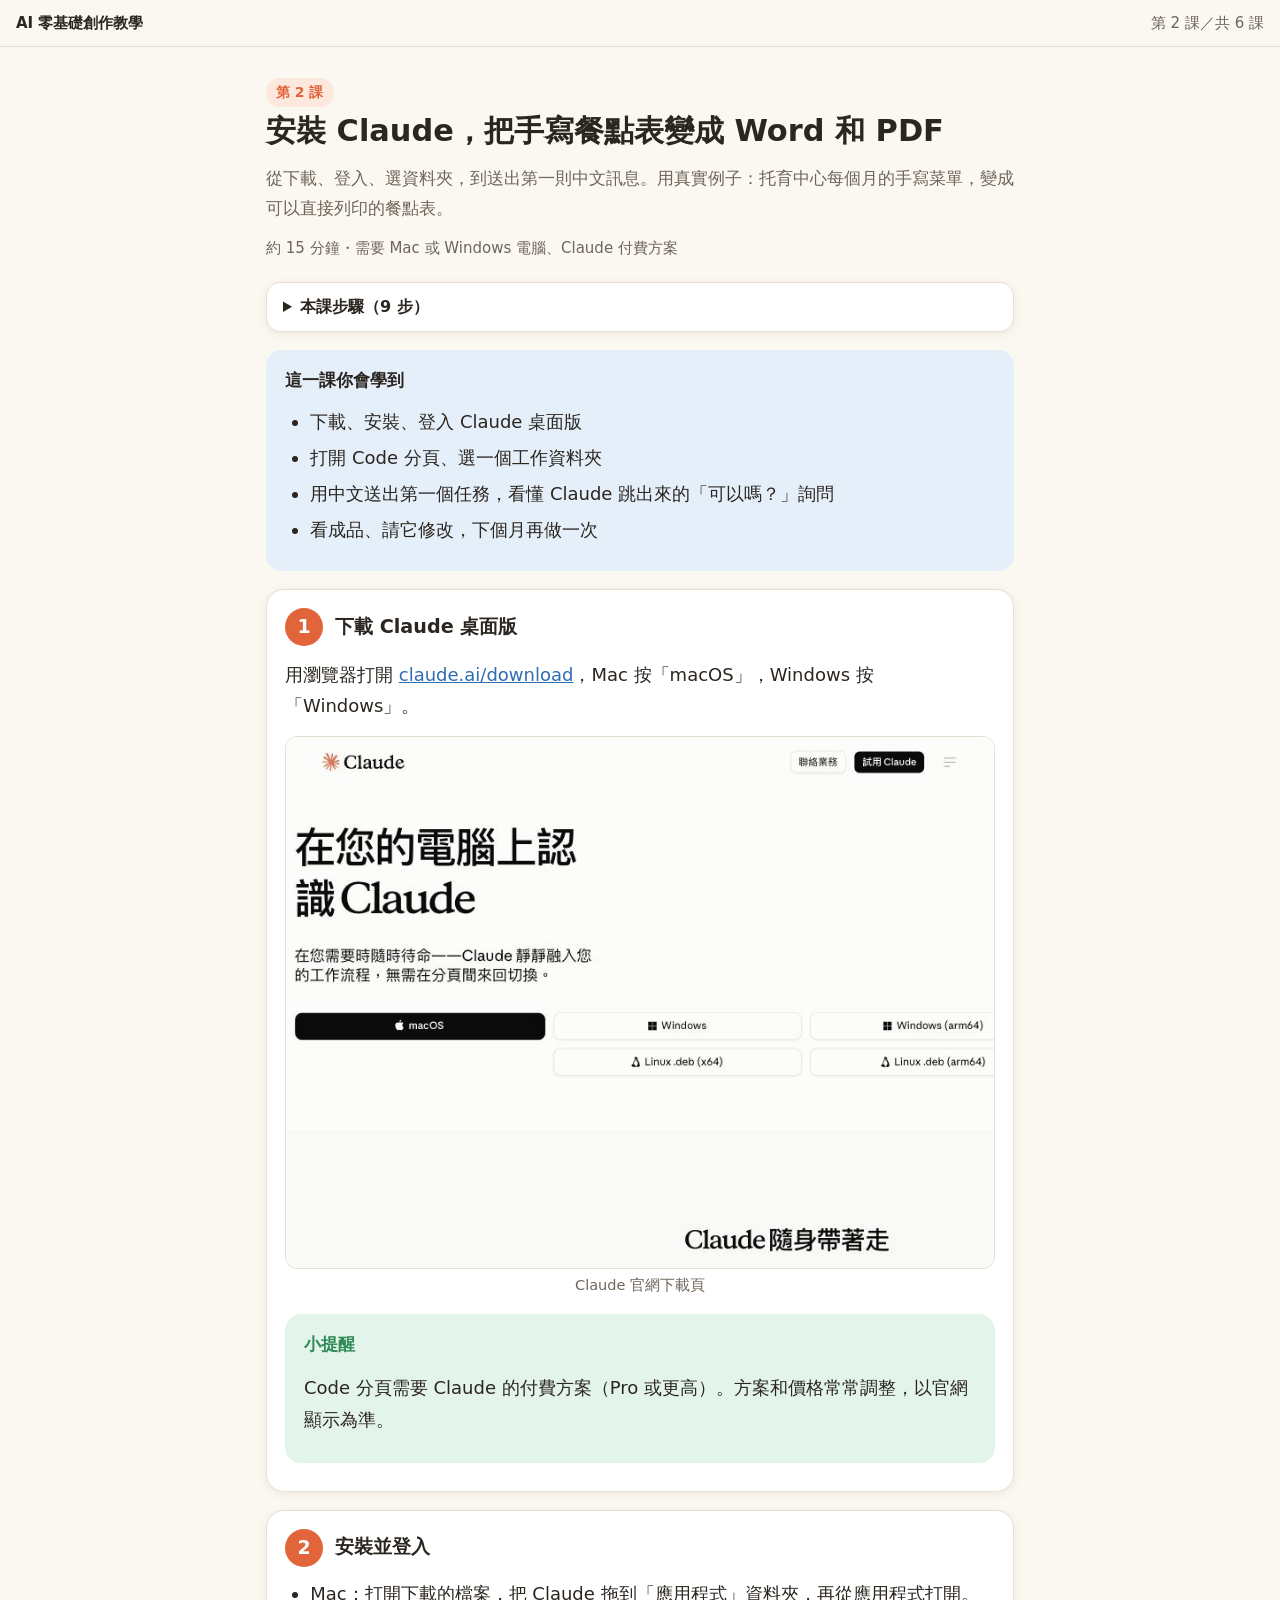
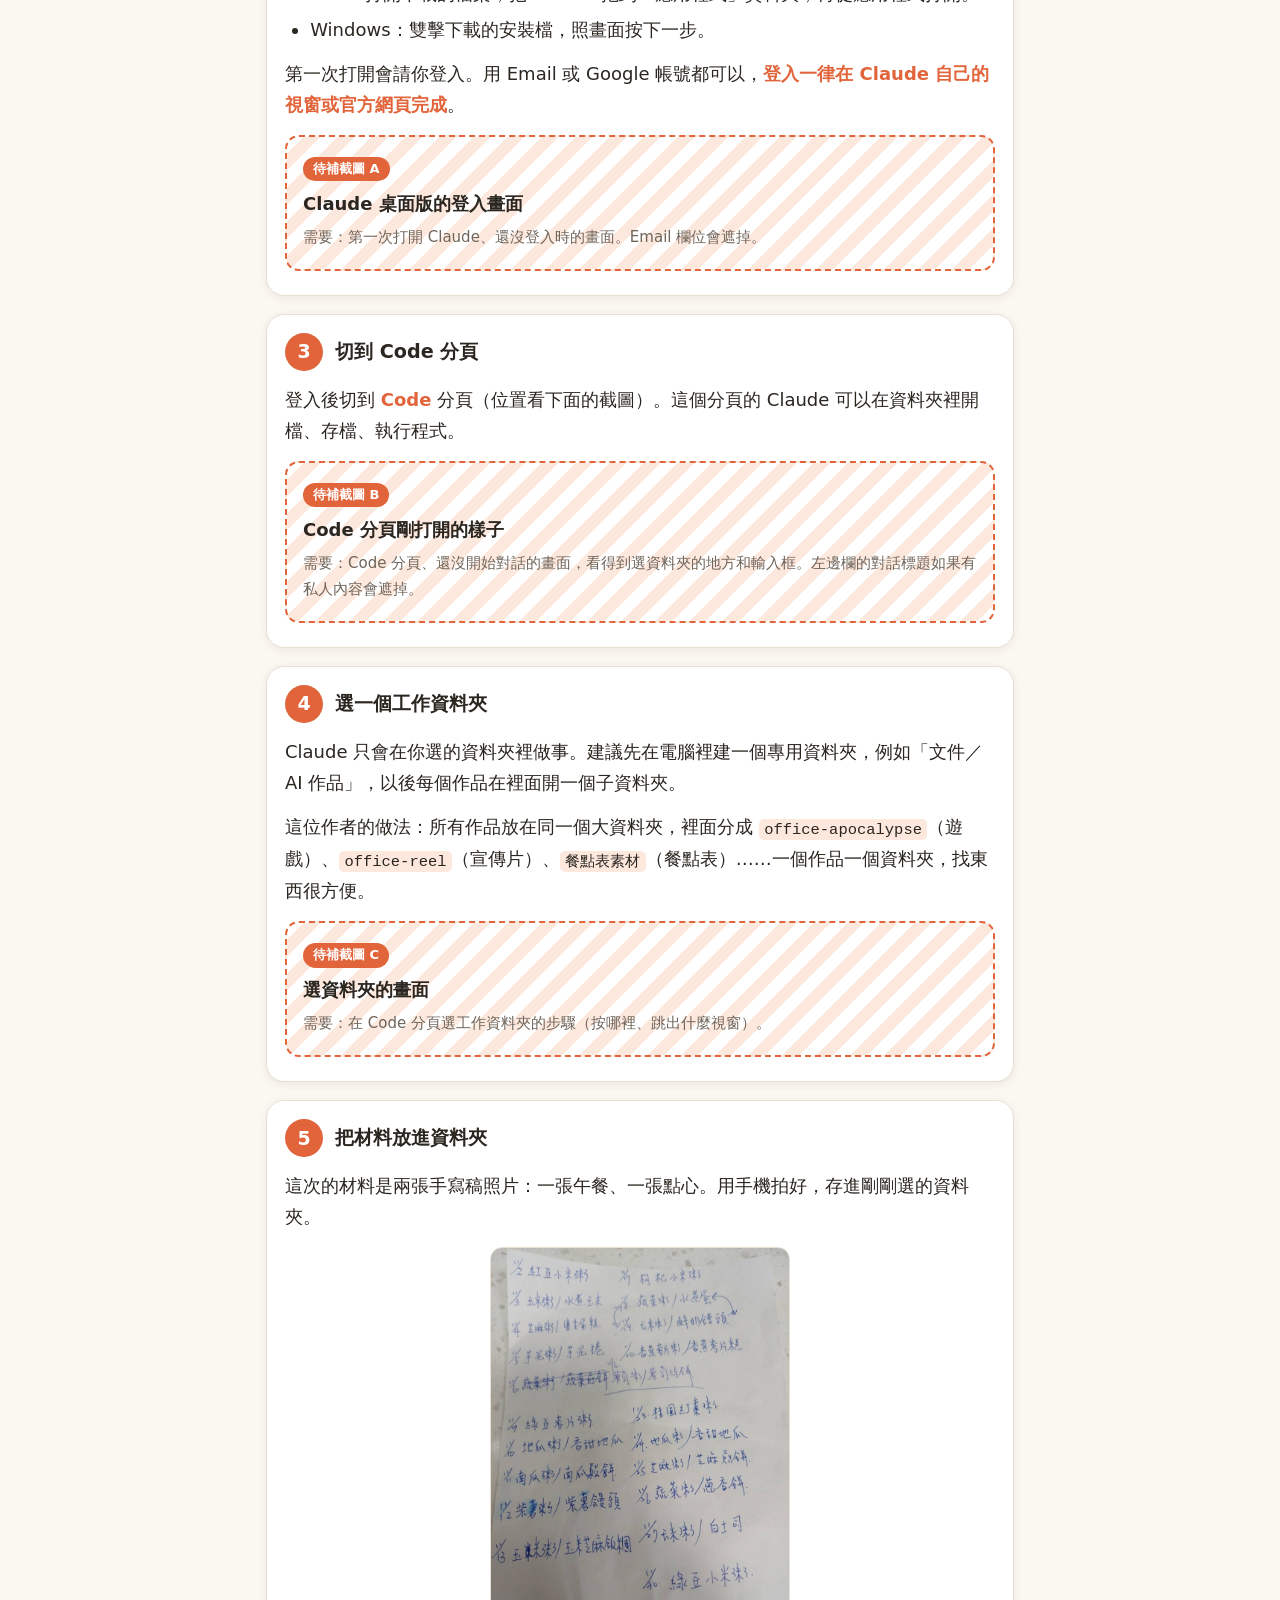
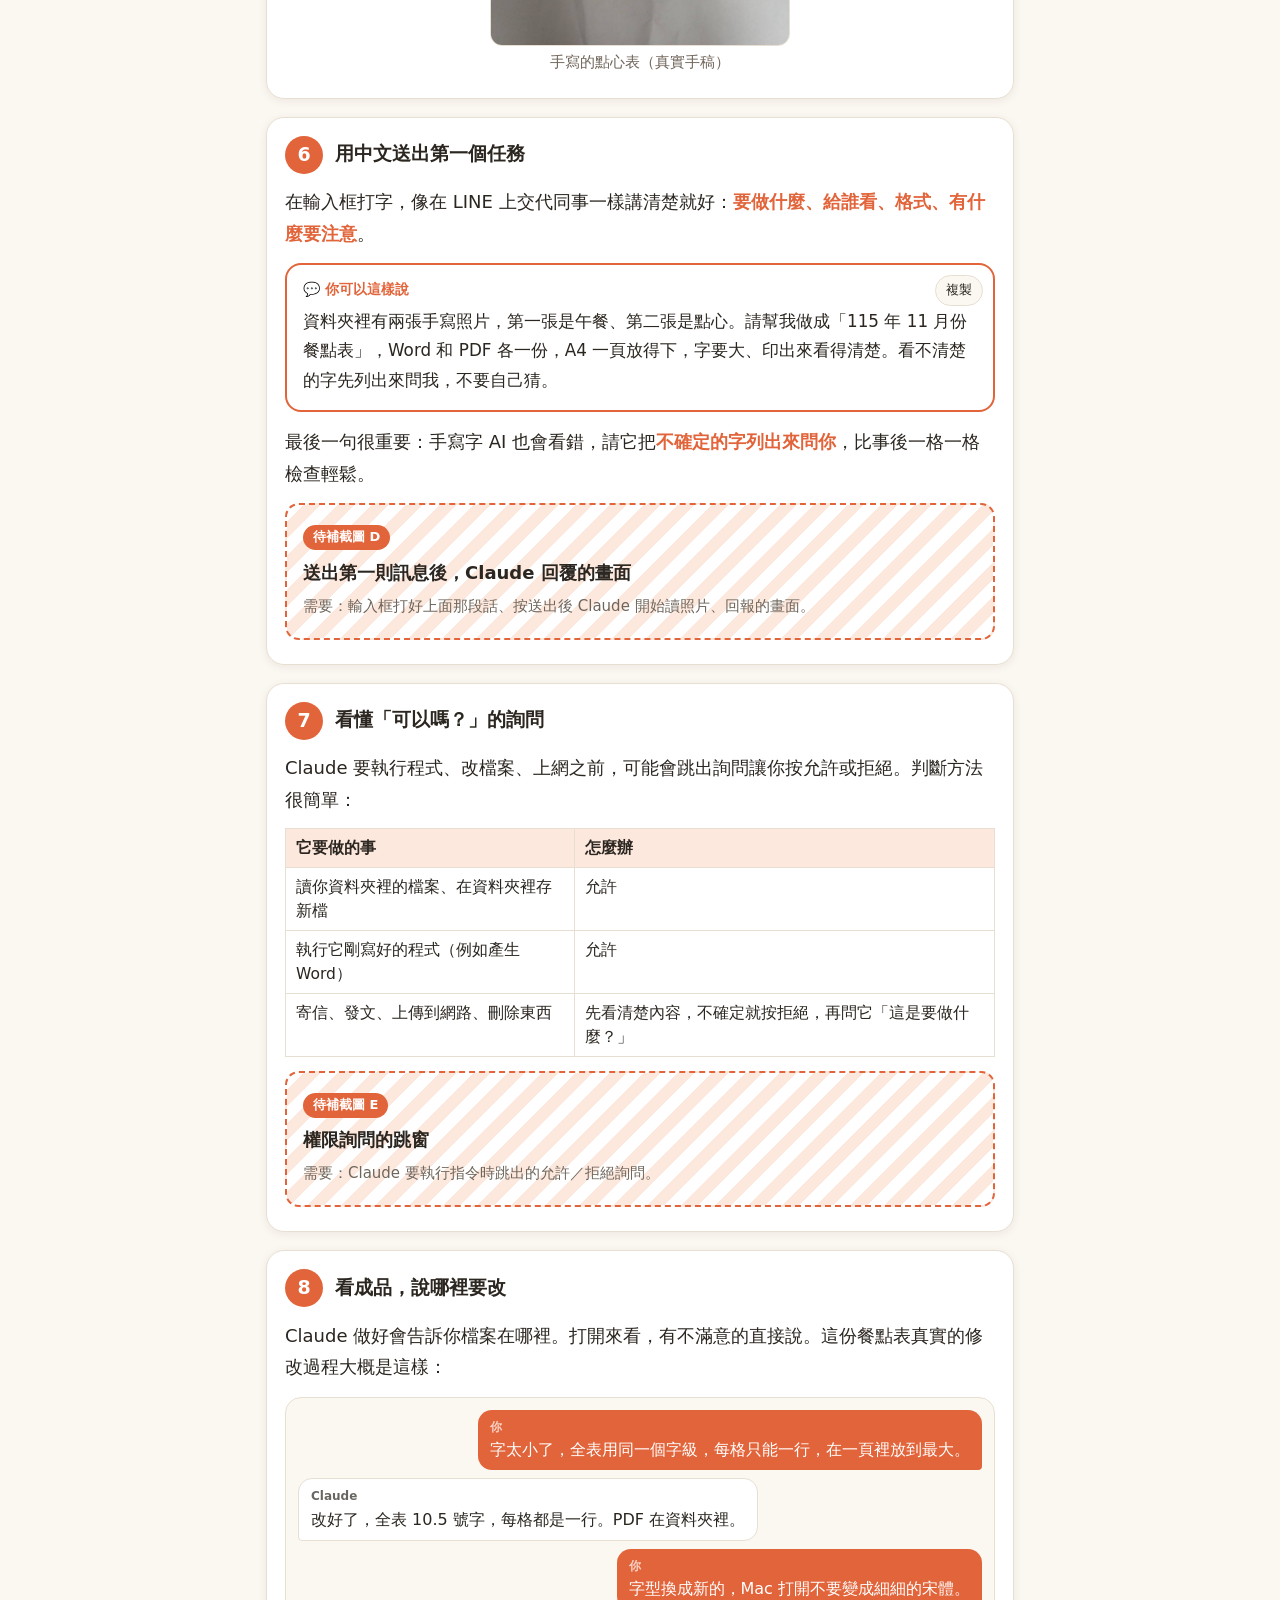
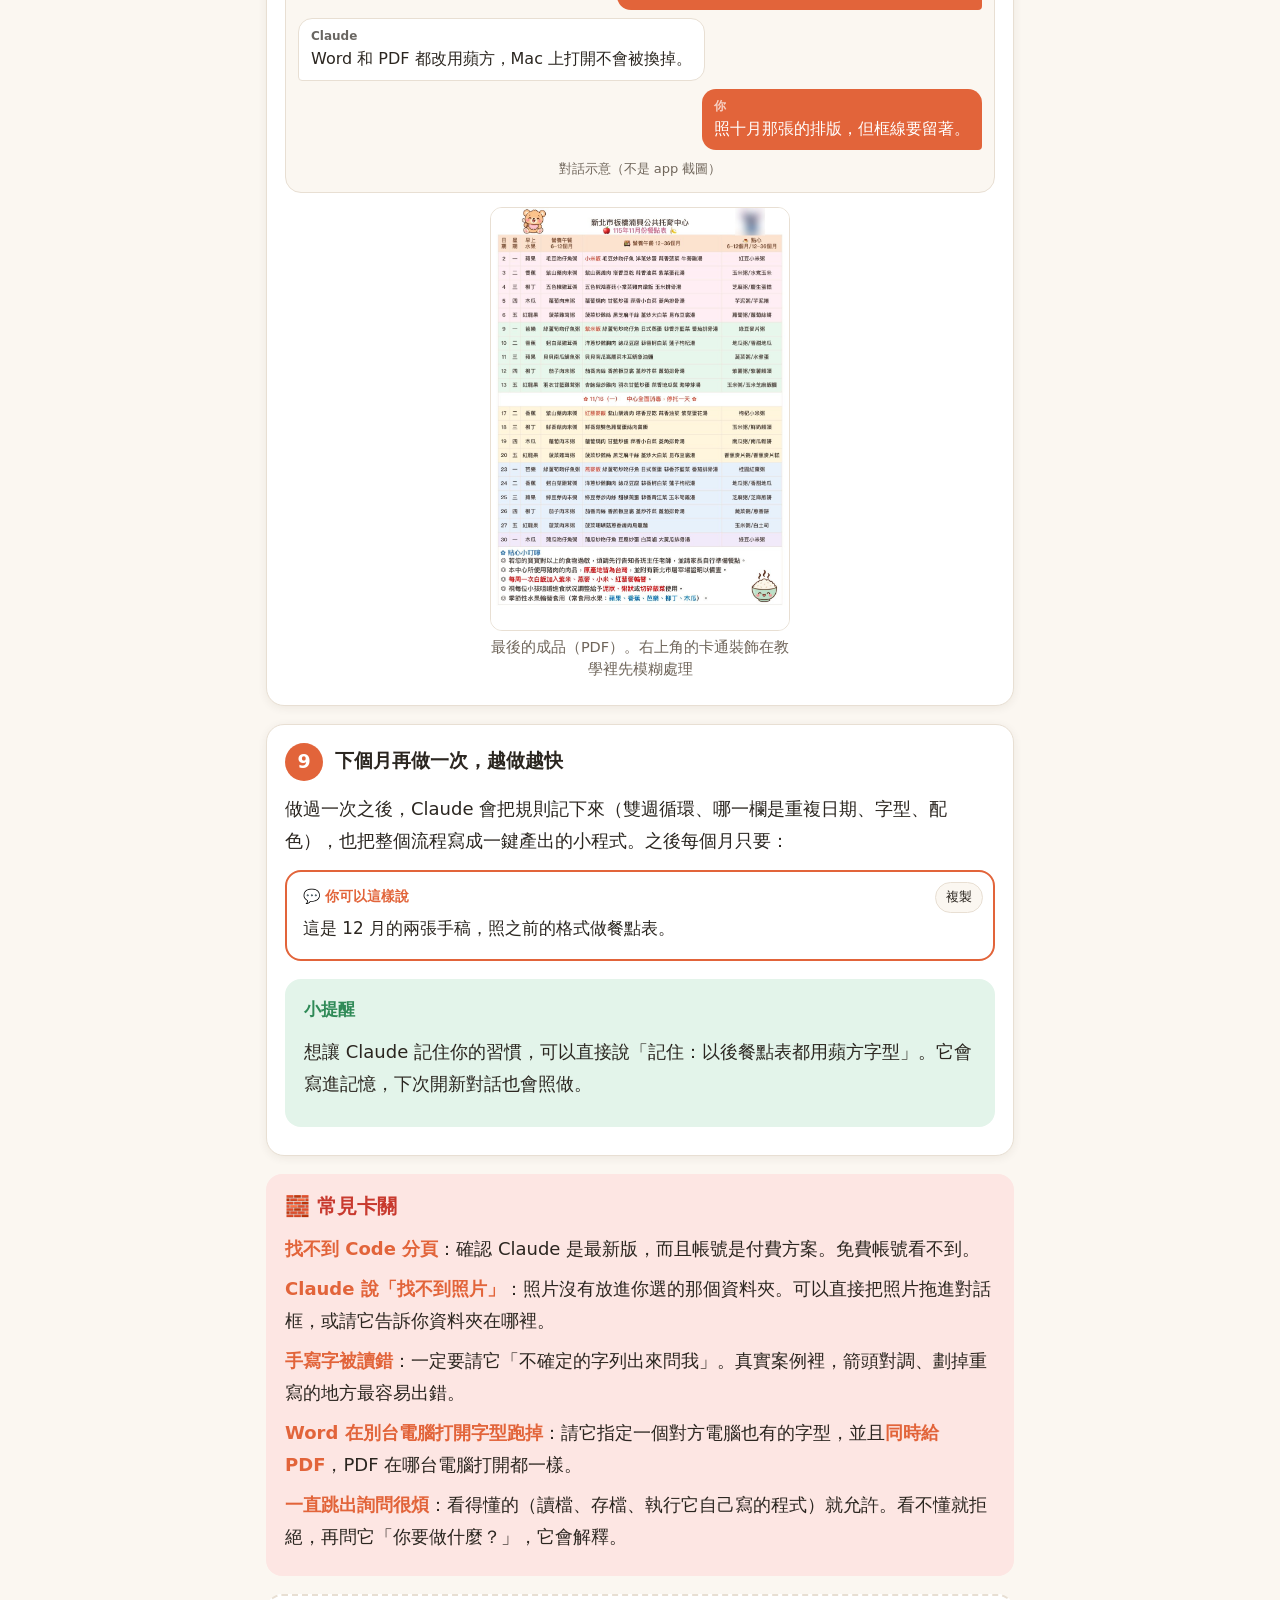
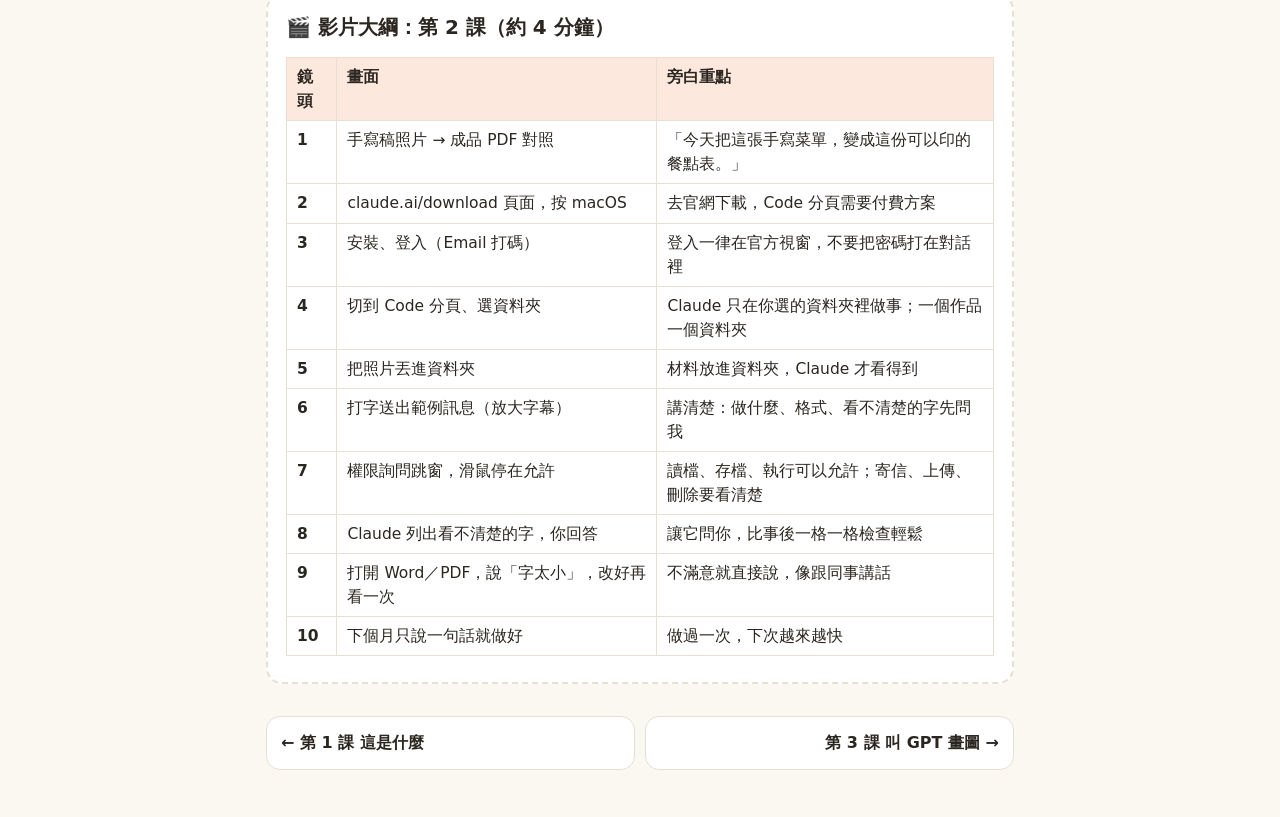
==== 02-安裝與登入.html @ 7316ba11 "AI 零基礎創作教學初稿：目錄＋六課（安裝、叫 GPT 畫圖、連接網路服務、上線、安全與費用），md 原稿、網頁、手機版審稿截圖 Co-Authored-By: Claude Opus 5.5 <no" ====
<!doctype html>
<html lang="zh-Hant">
<head>
<meta charset="utf-8">
<meta name="viewport" content="width=device-width, initial-scale=1">
<title>第 2 課 安裝與第一個作品</title>
<meta name="description" content="從下載、登入、選資料夾，到送出第一則中文訊息。用真實例子：托育中心每個月的手寫菜單，變成可以直接列印的餐點表。">
<link rel="stylesheet" href="style.css">
</head>
<body>
<header class="top"><a href="index.html">AI 零基礎創作教學</a><span>第 2 課／共 6 課</span></header>
<main>
<div class="hero"><div class="kicker">第 2 課</div><h1>安裝 Claude，把手寫餐點表變成 Word 和 PDF</h1><p class="lead">從下載、登入、選資料夾，到送出第一則中文訊息。用真實例子：托育中心每個月的手寫菜單，變成可以直接列印的餐點表。</p>
<div class="meta">約 15 分鐘・需要 Mac 或 Windows 電腦、Claude 付費方案</div></div>
<details class="toc"><summary>本課步驟（9 步）</summary><ol><li><a href="#step1">下載 Claude 桌面版</a></li><li><a href="#step2">安裝並登入</a></li><li><a href="#step3">切到 Code 分頁</a></li><li><a href="#step4">選一個工作資料夾</a></li><li><a href="#step5">把材料放進資料夾</a></li><li><a href="#step6">用中文送出第一個任務</a></li><li><a href="#step7">看懂「可以嗎？」的詢問</a></li><li><a href="#step8">看成品，說哪裡要改</a></li><li><a href="#step9">下個月再做一次，越做越快</a></li></ol><a href="#stuck">常見卡關</a> · <a href="#video">影片大綱</a></details>
<div class="box learn"><div class="boxtitle">這一課你會學到</div><ul><li>下載、安裝、登入 Claude 桌面版</li><li>打開 Code 分頁、選一個工作資料夾</li><li>用中文送出第一個任務，看懂 Claude 跳出來的「可以嗎？」詢問</li><li>看成品、請它修改，下個月再做一次</li></ul></div>
<section class="step" id="step1"><div class="stephead"><span class="num">1</span><h3>下載 Claude 桌面版</h3></div><div class="stepbody"><p>用瀏覽器打開 <a href="https://claude.ai/download" target="_blank" rel="noopener">claude.ai/download</a>，Mac 按「macOS」，Windows 按「Windows」。</p>
<div class="figs n1"><figure><a href="img/claude-download.jpg" target="_blank"><img src="img/claude-download.jpg" alt="Claude 官網下載頁" loading="lazy"></a><figcaption>Claude 官網下載頁</figcaption></figure></div>
<div class="box tip"><div class="boxtitle">小提醒</div><p>Code 分頁需要 Claude 的付費方案（Pro 或更高）。方案和價格常常調整，以官網顯示為準。</p></div></div></section>
<section class="step" id="step2"><div class="stephead"><span class="num">2</span><h3>安裝並登入</h3></div><div class="stepbody"><ul><li>Mac：打開下載的檔案，把 Claude 拖到「應用程式」資料夾，再從應用程式打開。</li><li>Windows：雙擊下載的安裝檔，照畫面按下一步。</li></ul>
<p>第一次打開會請你登入。用 Email 或 Google 帳號都可以，<strong>登入一律在 Claude 自己的視窗或官方網頁完成</strong>。</p>
<div class="shot"><div class="shotcode">待補截圖 A</div><div class="shottitle">Claude 桌面版的登入畫面</div><div class="shotbody"><p>需要：第一次打開 Claude、還沒登入時的畫面。Email 欄位會遮掉。</p></div></div></div></section>
<section class="step" id="step3"><div class="stephead"><span class="num">3</span><h3>切到 Code 分頁</h3></div><div class="stepbody"><p>登入後切到 <strong>Code</strong> 分頁（位置看下面的截圖）。這個分頁的 Claude 可以在資料夾裡開檔、存檔、執行程式。</p>
<div class="shot"><div class="shotcode">待補截圖 B</div><div class="shottitle">Code 分頁剛打開的樣子</div><div class="shotbody"><p>需要：Code 分頁、還沒開始對話的畫面，看得到選資料夾的地方和輸入框。左邊欄的對話標題如果有私人內容會遮掉。</p></div></div></div></section>
<section class="step" id="step4"><div class="stephead"><span class="num">4</span><h3>選一個工作資料夾</h3></div><div class="stepbody"><p>Claude 只會在你選的資料夾裡做事。建議先在電腦裡建一個專用資料夾，例如「文件／AI 作品」，以後每個作品在裡面開一個子資料夾。</p>
<p>這位作者的做法：所有作品放在同一個大資料夾，裡面分成 <code>office-apocalypse</code>（遊戲）、<code>office-reel</code>（宣傳片）、<code>餐點表素材</code>（餐點表）……一個作品一個資料夾，找東西很方便。</p>
<div class="shot"><div class="shotcode">待補截圖 C</div><div class="shottitle">選資料夾的畫面</div><div class="shotbody"><p>需要：在 Code 分頁選工作資料夾的步驟（按哪裡、跳出什麼視窗）。</p></div></div></div></section>
<section class="step" id="step5"><div class="stephead"><span class="num">5</span><h3>把材料放進資料夾</h3></div><div class="stepbody"><p>這次的材料是兩張手寫稿照片：一張午餐、一張點心。用手機拍好，存進剛剛選的資料夾。</p>
<div class="figs n1"><figure class="phone"><a href="img/menu-handwritten.jpg" target="_blank"><img src="img/menu-handwritten.jpg" alt="手寫的點心表（真實手稿）" loading="lazy"></a><figcaption>手寫的點心表（真實手稿）</figcaption></figure></div></div></section>
<section class="step" id="step6"><div class="stephead"><span class="num">6</span><h3>用中文送出第一個任務</h3></div><div class="stepbody"><p>在輸入框打字，像在 LINE 上交代同事一樣講清楚就好：<strong>要做什麼、給誰看、格式、有什麼要注意</strong>。</p>
<div class="say"><div class="saylabel">💬 你可以這樣說</div><p class="saytext">資料夾裡有兩張手寫照片，第一張是午餐、第二張是點心。請幫我做成「115 年 11 月份餐點表」，Word 和 PDF 各一份，A4 一頁放得下，字要大、印出來看得清楚。看不清楚的字先列出來問我，不要自己猜。</p><button class="copy" type="button">複製</button></div>
<p>最後一句很重要：手寫字 AI 也會看錯，請它把<strong>不確定的字列出來問你</strong>，比事後一格一格檢查輕鬆。</p>
<div class="shot"><div class="shotcode">待補截圖 D</div><div class="shottitle">送出第一則訊息後，Claude 回覆的畫面</div><div class="shotbody"><p>需要：輸入框打好上面那段話、按送出後 Claude 開始讀照片、回報的畫面。</p></div></div></div></section>
<section class="step" id="step7"><div class="stephead"><span class="num">7</span><h3>看懂「可以嗎？」的詢問</h3></div><div class="stepbody"><p>Claude 要執行程式、改檔案、上網之前，可能會跳出詢問讓你按允許或拒絕。判斷方法很簡單：</p>
<div class="table"><table><thead><tr><th>它要做的事</th><th>怎麼辦</th></tr></thead><tbody><tr><td data-label="它要做的事">讀你資料夾裡的檔案、在資料夾裡存新檔</td><td data-label="怎麼辦">允許</td></tr><tr><td data-label="它要做的事">執行它剛寫好的程式（例如產生 Word）</td><td data-label="怎麼辦">允許</td></tr><tr><td data-label="它要做的事">寄信、發文、上傳到網路、刪除東西</td><td data-label="怎麼辦">先看清楚內容，不確定就按拒絕，再問它「這是要做什麼？」</td></tr></tbody></table></div>
<div class="shot"><div class="shotcode">待補截圖 E</div><div class="shottitle">權限詢問的跳窗</div><div class="shotbody"><p>需要：Claude 要執行指令時跳出的允許／拒絕詢問。</p></div></div></div></section>
<section class="step" id="step8"><div class="stephead"><span class="num">8</span><h3>看成品，說哪裡要改</h3></div><div class="stepbody"><p>Claude 做好會告訴你檔案在哪裡。打開來看，有不滿意的直接說。這份餐點表真實的修改過程大概是這樣：</p>
<div class="chat"><div class="bubble me"><span class="who">你</span>字太小了，全表用同一個字級，每格只能一行，在一頁裡放到最大。</div><div class="bubble ai"><span class="who">Claude</span>改好了，全表 10.5 號字，每格都是一行。PDF 在資料夾裡。</div><div class="bubble me"><span class="who">你</span>字型換成新的，Mac 打開不要變成細細的宋體。</div><div class="bubble ai"><span class="who">Claude</span>Word 和 PDF 都改用蘋方，Mac 上打開不會被換掉。</div><div class="bubble me"><span class="who">你</span>照十月那張的排版，但框線要留著。</div><div class="chatcap">對話示意（不是 app 截圖）</div></div>
<div class="figs n1"><figure class="phone"><a href="img/menu-result.jpg" target="_blank"><img src="img/menu-result.jpg" alt="最後的成品（PDF）。右上角的卡通裝飾在教學裡先模糊處理" loading="lazy"></a><figcaption>最後的成品（PDF）。右上角的卡通裝飾在教學裡先模糊處理</figcaption></figure></div></div></section>
<section class="step" id="step9"><div class="stephead"><span class="num">9</span><h3>下個月再做一次，越做越快</h3></div><div class="stepbody"><p>做過一次之後，Claude 會把規則記下來（雙週循環、哪一欄是重複日期、字型、配色），也把整個流程寫成一鍵產出的小程式。之後每個月只要：</p>
<div class="say"><div class="saylabel">💬 你可以這樣說</div><p class="saytext">這是 12 月的兩張手稿，照之前的格式做餐點表。</p><button class="copy" type="button">複製</button></div>
<div class="box tip"><div class="boxtitle">小提醒</div><p>想讓 Claude 記住你的習慣，可以直接說「記住：以後餐點表都用蘋方字型」。它會寫進記憶，下次開新對話也會照做。</p></div></div></section>
<section class="box stuck" id="stuck"><div class="boxtitle">🧱 常見卡關</div><p><strong>找不到 Code 分頁</strong>：確認 Claude 是最新版，而且帳號是付費方案。免費帳號看不到。</p>
<p><strong>Claude 說「找不到照片」</strong>：照片沒有放進你選的那個資料夾。可以直接把照片拖進對話框，或請它告訴你資料夾在哪裡。</p>
<p><strong>手寫字被讀錯</strong>：一定要請它「不確定的字列出來問我」。真實案例裡，箭頭對調、劃掉重寫的地方最容易出錯。</p>
<p><strong>Word 在別台電腦打開字型跑掉</strong>：請它指定一個對方電腦也有的字型，並且<strong>同時給 PDF</strong>，PDF 在哪台電腦打開都一樣。</p>
<p><strong>一直跳出詢問很煩</strong>：看得懂的（讀檔、存檔、執行它自己寫的程式）就允許。看不懂就拒絕，再問它「你要做什麼？」，它會解釋。</p></section>
<section class="box video" id="video"><div class="boxtitle">🎬 影片大綱：第 2 課（約 4 分鐘）</div><div class="table"><table><thead><tr><th>鏡頭</th><th>畫面</th><th>旁白重點</th></tr></thead><tbody><tr><td data-label="鏡頭">1</td><td data-label="畫面">手寫稿照片 → 成品 PDF 對照</td><td data-label="旁白重點">「今天把這張手寫菜單，變成這份可以印的餐點表。」</td></tr><tr><td data-label="鏡頭">2</td><td data-label="畫面">claude.ai/download 頁面，按 macOS</td><td data-label="旁白重點">去官網下載，Code 分頁需要付費方案</td></tr><tr><td data-label="鏡頭">3</td><td data-label="畫面">安裝、登入（Email 打碼）</td><td data-label="旁白重點">登入一律在官方視窗，不要把密碼打在對話裡</td></tr><tr><td data-label="鏡頭">4</td><td data-label="畫面">切到 Code 分頁、選資料夾</td><td data-label="旁白重點">Claude 只在你選的資料夾裡做事；一個作品一個資料夾</td></tr><tr><td data-label="鏡頭">5</td><td data-label="畫面">把照片丟進資料夾</td><td data-label="旁白重點">材料放進資料夾，Claude 才看得到</td></tr><tr><td data-label="鏡頭">6</td><td data-label="畫面">打字送出範例訊息（放大字幕）</td><td data-label="旁白重點">講清楚：做什麼、格式、看不清楚的字先問我</td></tr><tr><td data-label="鏡頭">7</td><td data-label="畫面">權限詢問跳窗，滑鼠停在允許</td><td data-label="旁白重點">讀檔、存檔、執行可以允許；寄信、上傳、刪除要看清楚</td></tr><tr><td data-label="鏡頭">8</td><td data-label="畫面">Claude 列出看不清楚的字，你回答</td><td data-label="旁白重點">讓它問你，比事後一格一格檢查輕鬆</td></tr><tr><td data-label="鏡頭">9</td><td data-label="畫面">打開 Word／PDF，說「字太小」，改好再看一次</td><td data-label="旁白重點">不滿意就直接說，像跟同事講話</td></tr><tr><td data-label="鏡頭">10</td><td data-label="畫面">下個月只說一句話就做好</td><td data-label="旁白重點">做過一次，下次越來越快</td></tr></tbody></table></div></section>
<nav class="pager"><a class="prev" href="01-這是什麼.html">← 第 1 課 這是什麼</a><a class="next" href="03-操控GPT畫圖.html">第 3 課 叫 GPT 畫圖 →</a></nav>
</main>
<script>
document.querySelectorAll('.copy').forEach(b=>b.addEventListener('click',()=>{
  const box=b.parentElement, t=(box.querySelector('code')||box.querySelector('.saytext')).innerText;
  navigator.clipboard&&navigator.clipboard.writeText(t).then(()=>{b.textContent='已複製';setTimeout(()=>b.textContent='複製',1500)});
}));
</script>
</body>
</html>
---- style.css ----
:root {
  --bg: #fbf7f1;
  --paper: #ffffff;
  --ink: #2b2620;
  --muted: #6f655a;
  --line: #e8dfd3;
  --accent: #e2643a;
  --accent-soft: #fde8de;
  --blue: #2f6db3;
  --blue-soft: #e5effa;
  --green: #2f8a57;
  --green-soft: #e3f4ea;
  --yellow-soft: #fff4d6;
  --yellow-line: #f0d38a;
  --red: #c83a2f;
  --red-soft: #fde6e3;
  --code-bg: #2a2723;
  --code-ink: #f4ede4;
  --shadow: 0 2px 10px rgba(60, 40, 20, .07);
}
@media (prefers-color-scheme: dark) {
  :root:not([data-theme="light"]) {
    --bg: #1c1a17; --paper: #26231f; --ink: #f1ebe3; --muted: #b3a89b; --line: #3a352f;
    --accent: #ff8a5e; --accent-soft: #3d2a22; --blue: #8cb8ec; --blue-soft: #1f2b3a;
    --green: #7fd1a0; --green-soft: #1d3127; --yellow-soft: #352e1c; --yellow-line: #6b5a2a;
    --red: #ff8f84; --red-soft: #3b2220; --code-bg: #12110f; --shadow: none;
  }
}
:root[data-theme="dark"] {
  --bg: #1c1a17; --paper: #26231f; --ink: #f1ebe3; --muted: #b3a89b; --line: #3a352f;
  --accent: #ff8a5e; --accent-soft: #3d2a22; --blue: #8cb8ec; --blue-soft: #1f2b3a;
  --green: #7fd1a0; --green-soft: #1d3127; --yellow-soft: #352e1c; --yellow-line: #6b5a2a;
  --red: #ff8f84; --red-soft: #3b2220; --code-bg: #12110f; --shadow: none;
}

* { box-sizing: border-box; }
html { -webkit-text-size-adjust: 100%; scroll-behavior: smooth; }
body {
  margin: 0; background: var(--bg); color: var(--ink);
  font: 18px/1.75 "PingFang TC", "Noto Sans TC", "Microsoft JhengHei", system-ui, sans-serif;
}
main { max-width: 780px; margin: 0 auto; padding: 0 16px 48px; }
a { color: var(--blue); }
img { max-width: 100%; display: block; }
code { font-family: ui-monospace, Menlo, monospace; font-size: .86em; background: var(--accent-soft); padding: .1em .35em; border-radius: 5px; overflow-wrap: anywhere; }
strong { color: var(--accent); }
h2 { font-size: 1.45rem; margin: 2.2em 0 .6em; line-height: 1.35; }
h3 { font-size: 1.2rem; margin: 0; line-height: 1.4; }
p { margin: .7em 0; }
ul, ol { padding-left: 1.4em; margin: .6em 0; }
li { margin: .25em 0; }
blockquote { margin: 1em 0; padding: .6em 1em; border-left: 4px solid var(--line); color: var(--muted); }

.top {
  position: sticky; top: 0; z-index: 5; display: flex; justify-content: space-between; gap: 12px;
  padding: 10px 16px; background: color-mix(in srgb, var(--bg) 92%, transparent); backdrop-filter: blur(8px);
  border-bottom: 1px solid var(--line); font-size: 15px;
}
.top a { color: var(--ink); font-weight: 700; text-decoration: none; }
.top span { color: var(--muted); }

.hero { padding: 28px 0 8px; }
.hero h1 { font-size: 1.9rem; line-height: 1.3; margin: .15em 0 .3em; }
.kicker { display: inline-block; font-size: 14px; font-weight: 700; color: var(--accent); background: var(--accent-soft); padding: 2px 10px; border-radius: 99px; }
.lead { font-size: 1.08rem; color: var(--muted); }
.meta { font-size: 15px; color: var(--muted); }

.toc { background: var(--paper); border: 1px solid var(--line); border-radius: 14px; padding: 10px 16px; margin: 12px 0 8px; box-shadow: var(--shadow); font-size: 16px; }
.toc summary { cursor: pointer; font-weight: 700; }
.toc ol { margin: .5em 0; }

.figs { display: grid; gap: 12px; margin: 14px 0; align-items: start; }
.figs.n2 { grid-template-columns: 1fr 1fr; }
.figs.n3 { grid-template-columns: 1fr 1fr 1fr; }
figure { margin: 0; }
figure img { width: 100%; border-radius: 12px; border: 1px solid var(--line); background: var(--paper); }
figure.phone { max-width: 300px; margin: 0 auto; }
.figs.n2 figure.phone, .figs.n3 figure.phone { max-width: none; }
figcaption { font-size: 14.5px; color: var(--muted); margin-top: 6px; line-height: 1.5; text-align: center; }

.step { background: var(--paper); border: 1px solid var(--line); border-radius: 18px; padding: 18px 18px 10px; margin: 18px 0; box-shadow: var(--shadow); scroll-margin-top: 56px; }
.stephead { display: flex; gap: 12px; align-items: center; margin-bottom: 4px; }
.num { flex: none; width: 38px; height: 38px; border-radius: 50%; background: var(--accent); color: #fff; font-weight: 800; font-size: 19px; display: grid; place-items: center; }

.box { border-radius: 16px; padding: 14px 18px; margin: 18px 0; border: 1px solid var(--line); background: var(--paper); scroll-margin-top: 56px; }
.boxtitle { font-weight: 800; font-size: 1.08rem; margin-bottom: 4px; }
.learn { background: var(--blue-soft); border-color: transparent; }
.tip { background: var(--green-soft); border-color: transparent; }
.tip .boxtitle { color: var(--green); }
.warn { background: var(--yellow-soft); border-color: var(--yellow-line); }
.stuck { background: var(--red-soft); border-color: transparent; }
.stuck .boxtitle { color: var(--red); font-size: 1.25rem; }
.stuck dl, .stuck p { margin: .5em 0; }
.video { background: var(--paper); border: 2px dashed var(--line); }
.video .boxtitle { font-size: 1.25rem; }
.video .table td:first-child { white-space: nowrap; font-weight: 700; }

.say { position: relative; background: var(--paper); border: 2px solid var(--accent); border-radius: 16px; padding: 12px 16px; margin: 14px 0; }
.saylabel { font-size: 14px; font-weight: 800; color: var(--accent); }
.saytext { margin: .3em 0 .2em; font-size: 1.05rem; }
.copy { position: absolute; top: 10px; right: 10px; font: inherit; font-size: 13px; padding: 3px 10px; border-radius: 99px; border: 1px solid var(--line); background: var(--bg); color: var(--ink); cursor: pointer; }

.code { position: relative; margin: 12px 0; }
.code pre { margin: 0; background: var(--code-bg); color: var(--code-ink); padding: 14px 16px; border-radius: 12px; overflow-x: auto; font-size: 14px; line-height: 1.6; }
.code pre code { background: none; padding: 0; color: inherit; word-break: normal; white-space: pre-wrap; }
.code .copy { background: #3b3732; color: #f4ede4; border-color: #555; }

.chat { background: var(--bg); border: 1px solid var(--line); border-radius: 16px; padding: 12px; margin: 14px 0; display: flex; flex-direction: column; gap: 8px; }
.bubble { max-width: 88%; padding: 8px 12px; border-radius: 14px; font-size: 16px; line-height: 1.6; }
.bubble .who { display: block; font-size: 12px; font-weight: 800; opacity: .7; }
.bubble.me { align-self: flex-end; background: var(--accent); color: #fff; border-bottom-right-radius: 4px; }
.bubble.me strong { color: #fff; }
.bubble.ai { align-self: flex-start; background: var(--paper); border: 1px solid var(--line); border-bottom-left-radius: 4px; }
.chatcap { font-size: 13px; color: var(--muted); text-align: center; }

.flow { display: flex; align-items: stretch; gap: 0; margin: 16px 0 6px; flex-wrap: nowrap; }
.node { flex: 1 1 0; min-width: 0; background: var(--paper); border: 1px solid var(--line); border-radius: 14px; padding: 10px 8px; text-align: center; box-shadow: var(--shadow); }
.node .icon { font-size: 28px; line-height: 1.2; }
.nt { font-weight: 800; font-size: 15.5px; line-height: 1.35; margin-top: 4px; }
.nd { font-size: 13.5px; color: var(--muted); line-height: 1.45; margin-top: 2px; }
.arrow { flex: none; width: 22px; position: relative; }
.arrow::after { content: "›"; position: absolute; inset: 0; display: grid; place-items: center; font-size: 28px; color: var(--accent); font-weight: 800; }
.flowcap { font-size: 14.5px; color: var(--muted); text-align: center; margin-bottom: 14px; }

.cards { display: grid; grid-template-columns: 1fr 1fr; gap: 10px; margin: 14px 0; }
.card { display: flex; gap: 10px; background: var(--paper); border: 1px solid var(--line); border-radius: 14px; padding: 12px; }
.card .icon { font-size: 26px; line-height: 1.2; }
.card .nt { margin-top: 0; }

.shot { border: 2px dashed var(--accent); border-radius: 14px; padding: 14px 16px; margin: 14px 0; background: repeating-linear-gradient(135deg, transparent 0 12px, var(--accent-soft) 12px 24px); }
.shotcode { display: inline-block; font-size: 13px; font-weight: 800; color: #fff; background: var(--accent); border-radius: 99px; padding: 1px 10px; }
.shottitle { font-weight: 800; margin-top: 6px; }
.shotbody { font-size: 15px; color: var(--muted); }
.shotbody p { margin: .3em 0; }

.table { overflow-x: auto; margin: 12px 0; }
table { border-collapse: collapse; width: 100%; font-size: 15.5px; line-height: 1.55; background: var(--paper); }
th, td { border: 1px solid var(--line); padding: 7px 10px; text-align: left; vertical-align: top; }
th { background: var(--accent-soft); }

.compare { display: grid; grid-template-columns: 1fr auto 1fr auto 1.4fr; gap: 8px; align-items: center; margin: 14px 0; }
.compare .cbox { background: var(--paper); border: 1px solid var(--line); border-radius: 12px; padding: 10px; font-size: 14px; line-height: 1.55; height: 100%; }
.compare .cbox b { display: block; font-size: 14px; margin-bottom: 4px; }
.compare .locked { display: grid; place-items: center; text-align: center; background: repeating-linear-gradient(135deg, var(--paper) 0 10px, var(--line) 10px 20px); color: var(--muted); }
.compare .locked .lock { font-size: 34px; }
.compare .carrow { font-size: 26px; color: var(--accent); font-weight: 800; }
.compare figure img { border-radius: 10px; }

.views { display: grid; grid-template-columns: repeat(4, 1fr); gap: 6px; margin: 12px 0; }
.views div { aspect-ratio: 400 / 675; border-radius: 10px; border: 1px solid var(--line); background-size: 300% 100%; background-repeat: no-repeat; position: relative; }
.views span { position: absolute; left: 0; right: 0; bottom: 0; font-size: 12.5px; text-align: center; background: rgba(0,0,0,.55); color: #fff; border-radius: 0 0 10px 10px; padding: 2px 0; }
.views .mirror { transform: scaleX(-1); }
.views .mirror span { transform: scaleX(-1); }

.lessons { display: grid; gap: 14px; margin: 20px 0; }
.lesson { display: grid; grid-template-columns: 150px 1fr; gap: 14px; align-items: center; background: var(--paper); border: 1px solid var(--line); border-radius: 18px; padding: 12px; text-decoration: none; color: var(--ink); box-shadow: var(--shadow); }
.lesson img { width: 150px; height: 110px; object-fit: cover; border-radius: 12px; }
.lt { font-weight: 800; font-size: 1.12rem; line-height: 1.4; margin: 4px 0 2px; }
.ld { font-size: 15px; color: var(--muted); line-height: 1.55; }
.review ol { font-size: 16px; }

.pager { display: flex; justify-content: space-between; gap: 10px; margin: 32px 0 0; font-size: 16px; }
.pager a { flex: 1; text-decoration: none; background: var(--paper); border: 1px solid var(--line); border-radius: 14px; padding: 12px 14px; color: var(--ink); font-weight: 700; }
.pager .next { text-align: right; }

@media (max-width: 600px) {
  body { font-size: 17px; }
  .hero h1 { font-size: 1.6rem; }
  .step { padding: 14px 14px 6px; border-radius: 16px; }
  .figs.n3 { grid-template-columns: 1fr 1fr; }
  .flow { flex-direction: column; }
  .node { display: grid; grid-template-columns: 40px 1fr; text-align: left; column-gap: 8px; padding: 8px 12px; }
  .node .icon { grid-row: span 2; align-self: center; text-align: center; }
  .node .nt { margin-top: 0; }
  .arrow { width: auto; height: 20px; }
  .arrow::after { content: "⌄"; font-size: 24px; line-height: 0; }
  .cards { grid-template-columns: 1fr; }
  .compare { grid-template-columns: 1fr; }
  .compare .carrow { transform: rotate(90deg); justify-self: center; line-height: 1; }
  .lesson { grid-template-columns: 96px 1fr; gap: 10px; }
  .lesson img { width: 96px; height: 96px; }
  .video .table thead { display: none; }
  .video table, .video tbody, .video tr, .video td { display: block; border: 0; background: none; }
  .video tr { border-top: 1px solid var(--line); padding: 10px 0; }
  .video td { padding: 1px 0; }
  .video td::before { content: attr(data-label) "："; font-weight: 700; color: var(--muted); font-size: 14px; }
  .video .table td:first-child { font-size: 15px; color: var(--accent); }
  .video .table td:first-child::before { content: "鏡頭 "; color: var(--accent); }
  .pager { flex-direction: column; }
  .pager .next { text-align: left; }
}
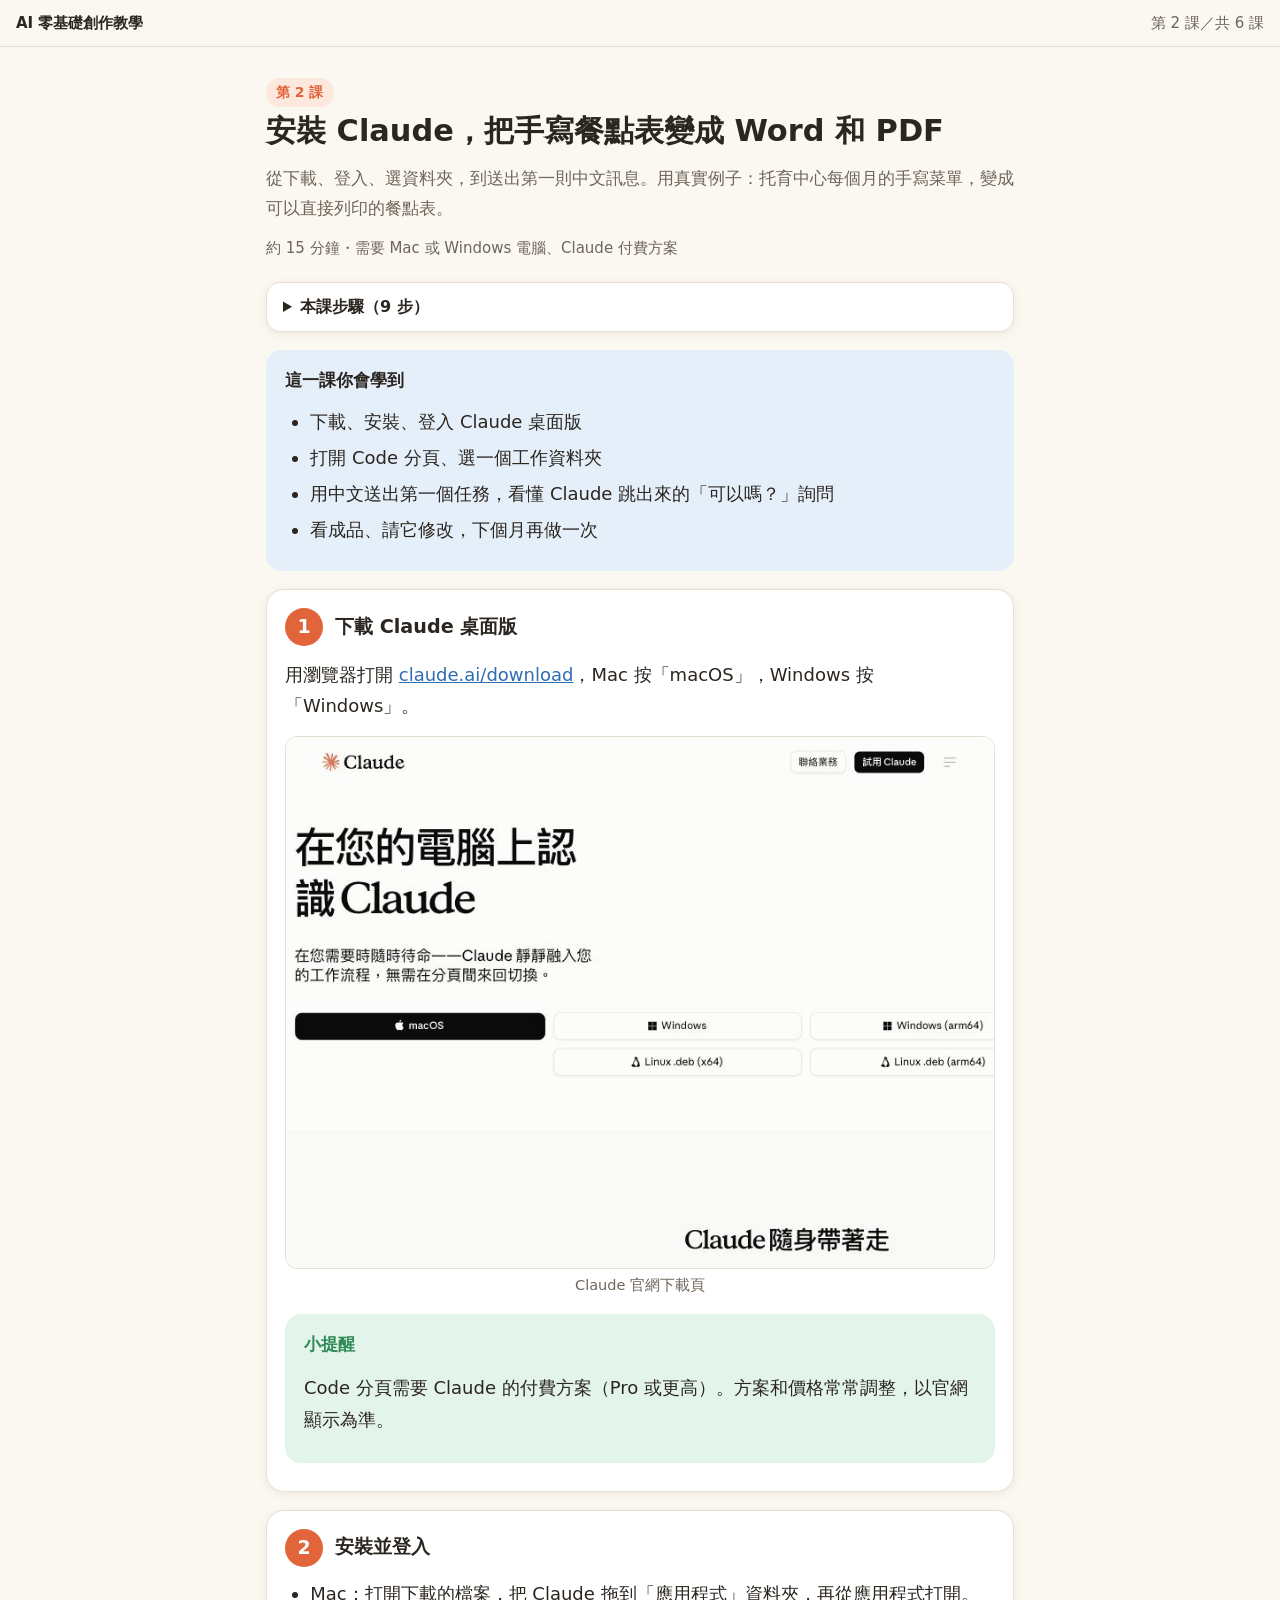
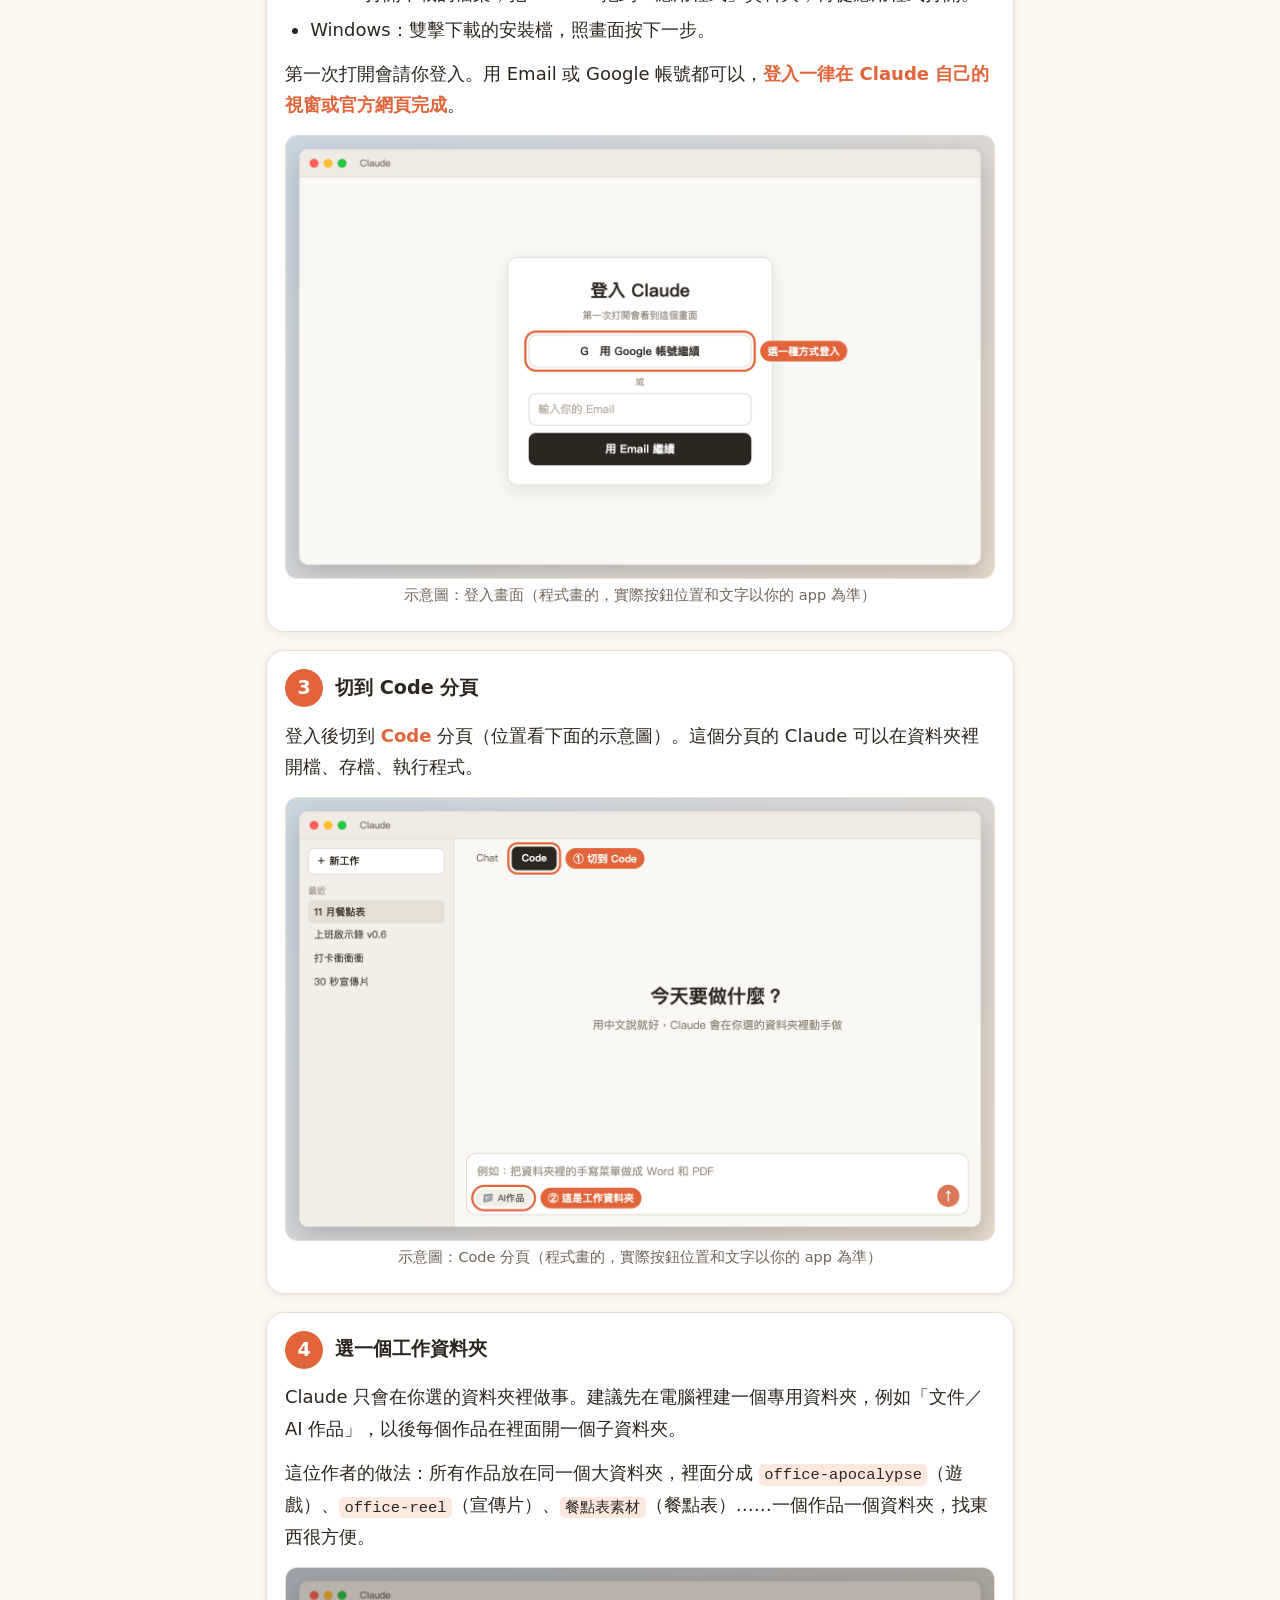
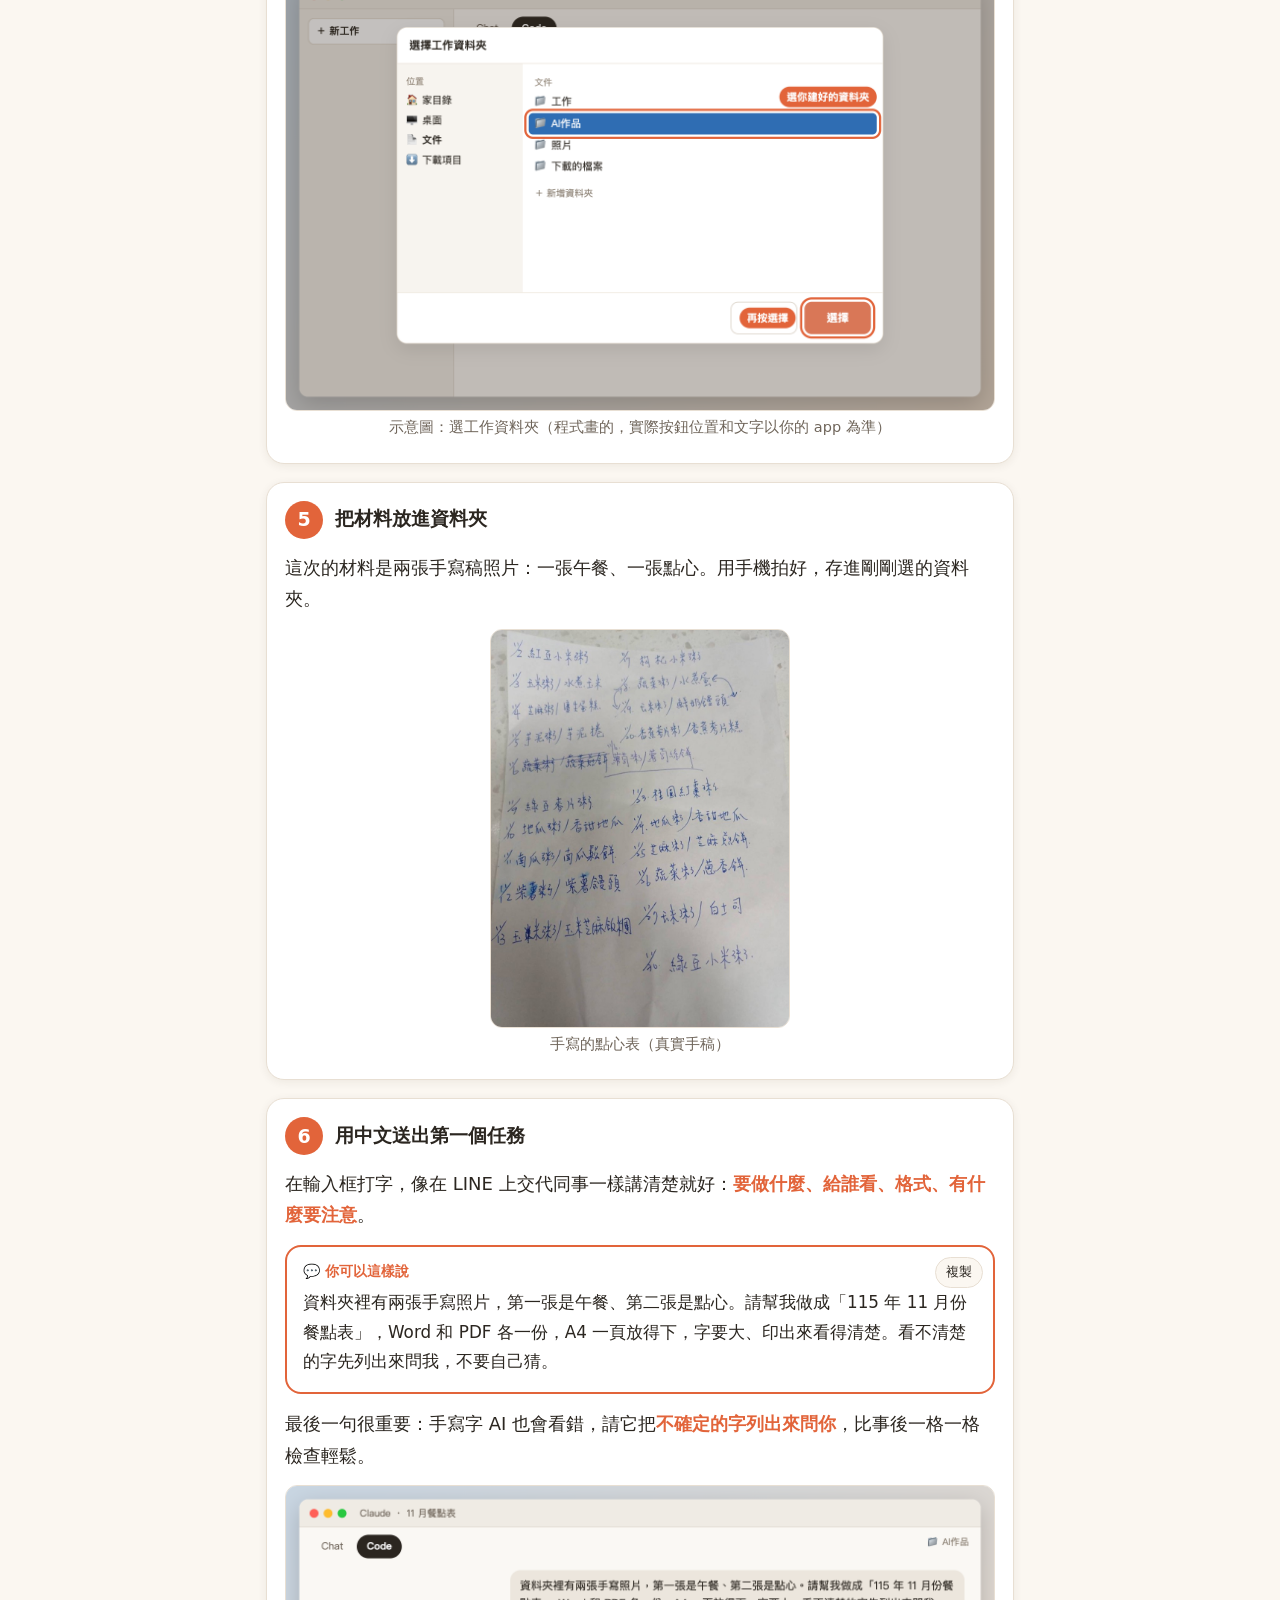
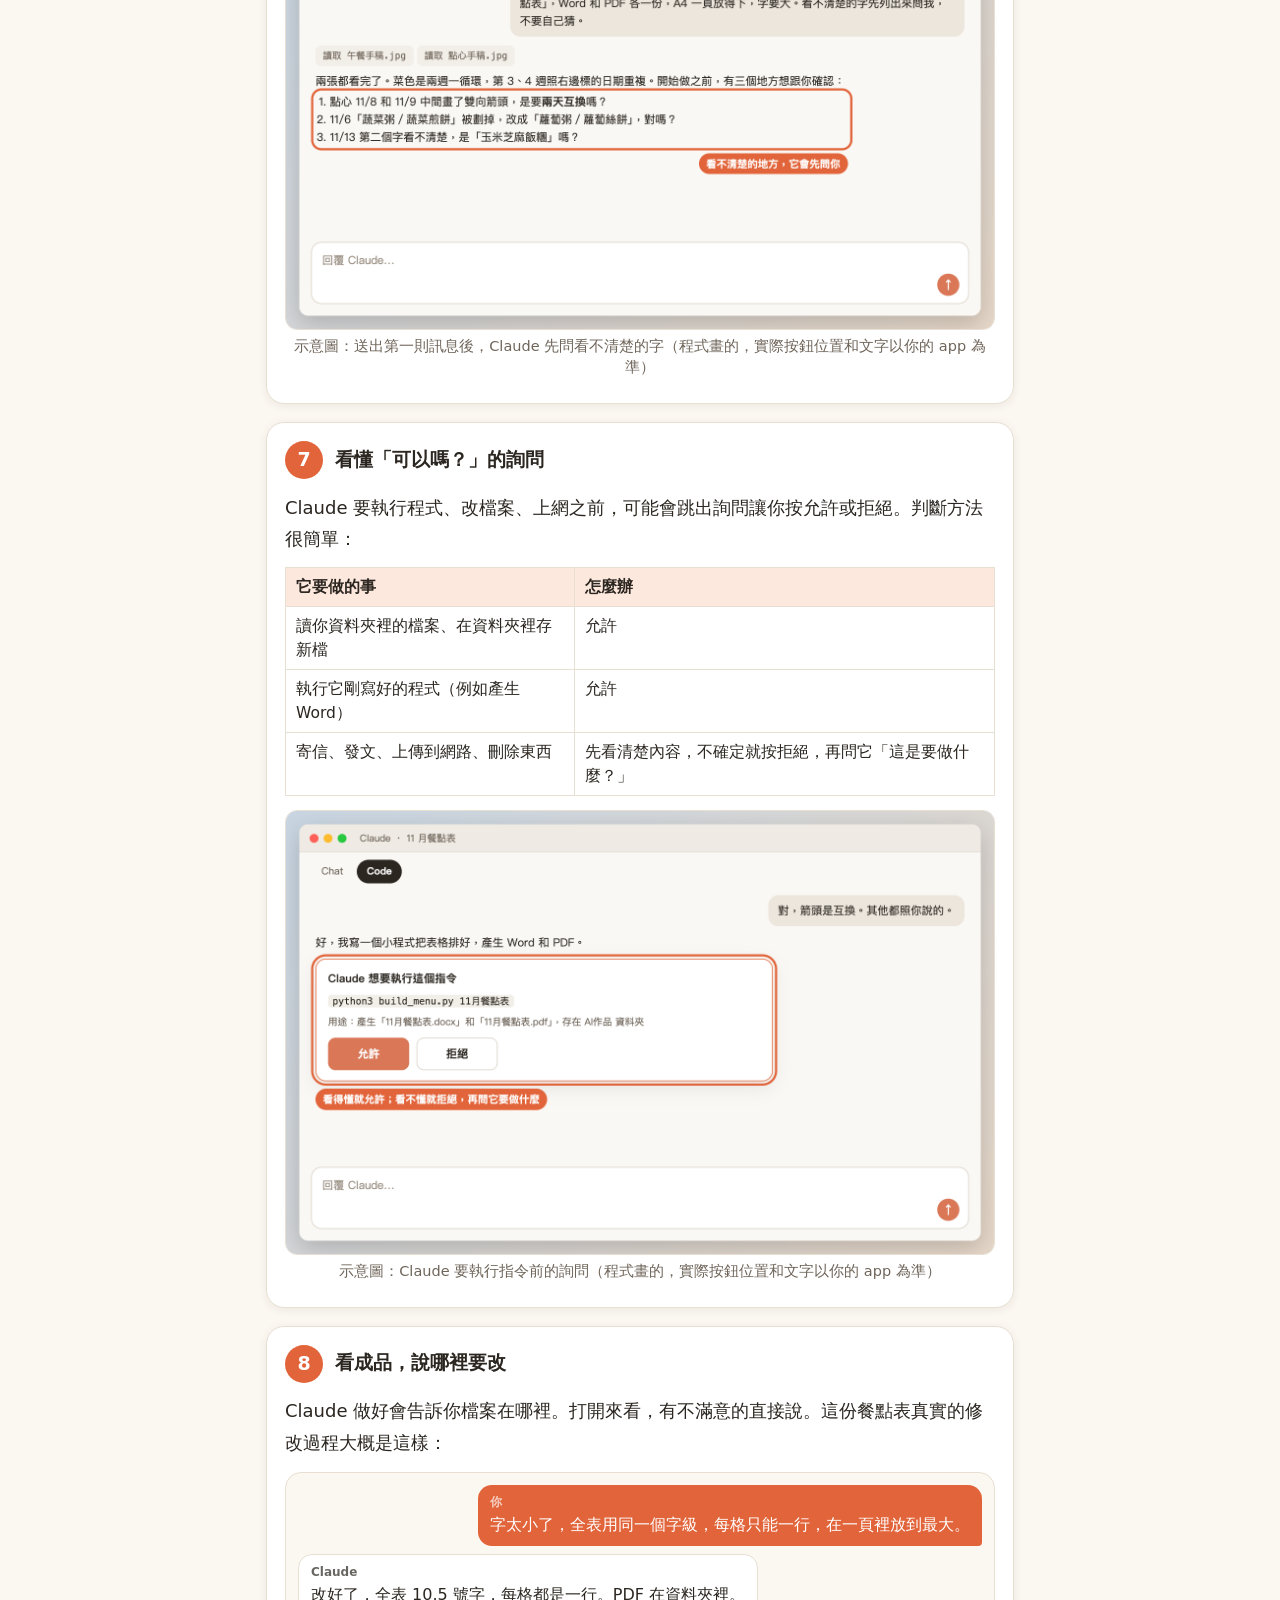
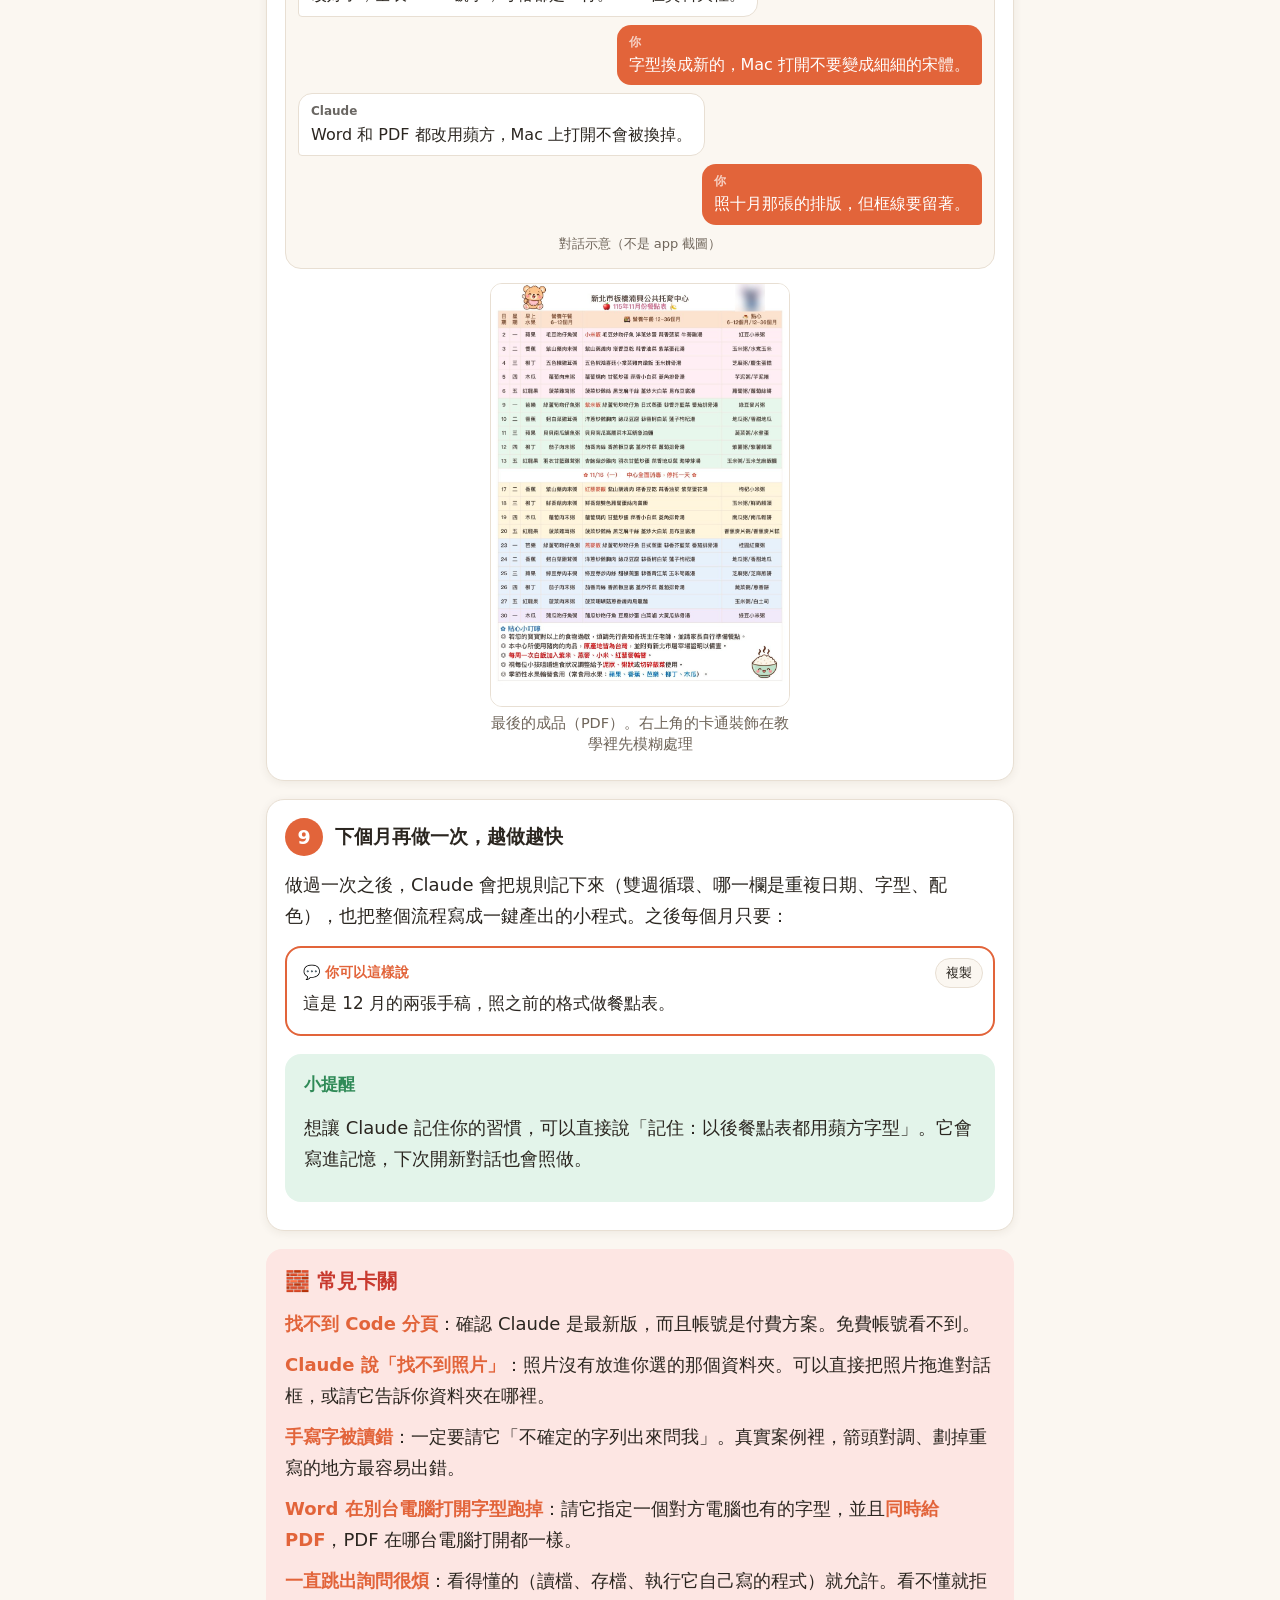
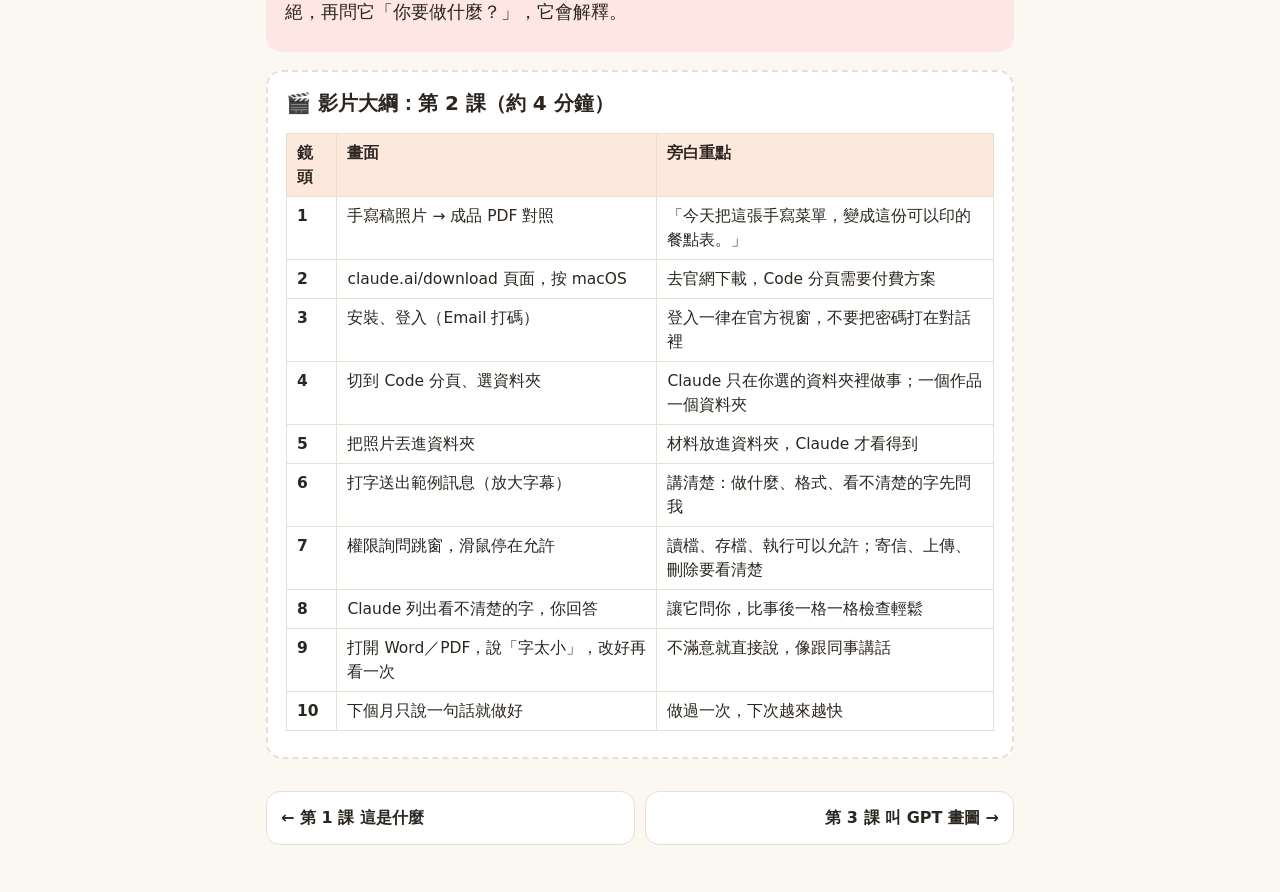
==== commit 4a1a277b: "補上 8 張 app 畫面示意圖（程式畫的：登入、Code 分頁、選資料夾、第一則訊息、權限詢問、連接器、Higgsfield 授權、推上去前先問），取代待補截圖框 Co-Authored-By: C" ====
--- a/02-安裝與登入.html
+++ b/02-安裝與登入.html
@@ -19,21 +19,21 @@
 <div class="box tip"><div class="boxtitle">小提醒</div><p>Code 分頁需要 Claude 的付費方案（Pro 或更高）。方案和價格常常調整，以官網顯示為準。</p></div></div></section>
 <section class="step" id="step2"><div class="stephead"><span class="num">2</span><h3>安裝並登入</h3></div><div class="stepbody"><ul><li>Mac：打開下載的檔案，把 Claude 拖到「應用程式」資料夾，再從應用程式打開。</li><li>Windows：雙擊下載的安裝檔，照畫面按下一步。</li></ul>
 <p>第一次打開會請你登入。用 Email 或 Google 帳號都可以，<strong>登入一律在 Claude 自己的視窗或官方網頁完成</strong>。</p>
-<div class="shot"><div class="shotcode">待補截圖 A</div><div class="shottitle">Claude 桌面版的登入畫面</div><div class="shotbody"><p>需要：第一次打開 Claude、還沒登入時的畫面。Email 欄位會遮掉。</p></div></div></div></section>
-<section class="step" id="step3"><div class="stephead"><span class="num">3</span><h3>切到 Code 分頁</h3></div><div class="stepbody"><p>登入後切到 <strong>Code</strong> 分頁（位置看下面的截圖）。這個分頁的 Claude 可以在資料夾裡開檔、存檔、執行程式。</p>
-<div class="shot"><div class="shotcode">待補截圖 B</div><div class="shottitle">Code 分頁剛打開的樣子</div><div class="shotbody"><p>需要：Code 分頁、還沒開始對話的畫面，看得到選資料夾的地方和輸入框。左邊欄的對話標題如果有私人內容會遮掉。</p></div></div></div></section>
+<div class="figs n1"><figure><a href="img/mock-a-login.png" target="_blank"><img src="img/mock-a-login.png" alt="示意圖：登入畫面（程式畫的，實際按鈕位置和文字以你的 app 為準）" loading="lazy"></a><figcaption>示意圖：登入畫面（程式畫的，實際按鈕位置和文字以你的 app 為準）</figcaption></figure></div></div></section>
+<section class="step" id="step3"><div class="stephead"><span class="num">3</span><h3>切到 Code 分頁</h3></div><div class="stepbody"><p>登入後切到 <strong>Code</strong> 分頁（位置看下面的示意圖）。這個分頁的 Claude 可以在資料夾裡開檔、存檔、執行程式。</p>
+<div class="figs n1"><figure><a href="img/mock-b-code.png" target="_blank"><img src="img/mock-b-code.png" alt="示意圖：Code 分頁（程式畫的，實際按鈕位置和文字以你的 app 為準）" loading="lazy"></a><figcaption>示意圖：Code 分頁（程式畫的，實際按鈕位置和文字以你的 app 為準）</figcaption></figure></div></div></section>
 <section class="step" id="step4"><div class="stephead"><span class="num">4</span><h3>選一個工作資料夾</h3></div><div class="stepbody"><p>Claude 只會在你選的資料夾裡做事。建議先在電腦裡建一個專用資料夾，例如「文件／AI 作品」，以後每個作品在裡面開一個子資料夾。</p>
 <p>這位作者的做法：所有作品放在同一個大資料夾，裡面分成 <code>office-apocalypse</code>（遊戲）、<code>office-reel</code>（宣傳片）、<code>餐點表素材</code>（餐點表）……一個作品一個資料夾，找東西很方便。</p>
-<div class="shot"><div class="shotcode">待補截圖 C</div><div class="shottitle">選資料夾的畫面</div><div class="shotbody"><p>需要：在 Code 分頁選工作資料夾的步驟（按哪裡、跳出什麼視窗）。</p></div></div></div></section>
+<div class="figs n1"><figure><a href="img/mock-c-folder.png" target="_blank"><img src="img/mock-c-folder.png" alt="示意圖：選工作資料夾（程式畫的，實際按鈕位置和文字以你的 app 為準）" loading="lazy"></a><figcaption>示意圖：選工作資料夾（程式畫的，實際按鈕位置和文字以你的 app 為準）</figcaption></figure></div></div></section>
 <section class="step" id="step5"><div class="stephead"><span class="num">5</span><h3>把材料放進資料夾</h3></div><div class="stepbody"><p>這次的材料是兩張手寫稿照片：一張午餐、一張點心。用手機拍好，存進剛剛選的資料夾。</p>
 <div class="figs n1"><figure class="phone"><a href="img/menu-handwritten.jpg" target="_blank"><img src="img/menu-handwritten.jpg" alt="手寫的點心表（真實手稿）" loading="lazy"></a><figcaption>手寫的點心表（真實手稿）</figcaption></figure></div></div></section>
 <section class="step" id="step6"><div class="stephead"><span class="num">6</span><h3>用中文送出第一個任務</h3></div><div class="stepbody"><p>在輸入框打字，像在 LINE 上交代同事一樣講清楚就好：<strong>要做什麼、給誰看、格式、有什麼要注意</strong>。</p>
 <div class="say"><div class="saylabel">💬 你可以這樣說</div><p class="saytext">資料夾裡有兩張手寫照片，第一張是午餐、第二張是點心。請幫我做成「115 年 11 月份餐點表」，Word 和 PDF 各一份，A4 一頁放得下，字要大、印出來看得清楚。看不清楚的字先列出來問我，不要自己猜。</p><button class="copy" type="button">複製</button></div>
 <p>最後一句很重要：手寫字 AI 也會看錯，請它把<strong>不確定的字列出來問你</strong>，比事後一格一格檢查輕鬆。</p>
-<div class="shot"><div class="shotcode">待補截圖 D</div><div class="shottitle">送出第一則訊息後，Claude 回覆的畫面</div><div class="shotbody"><p>需要：輸入框打好上面那段話、按送出後 Claude 開始讀照片、回報的畫面。</p></div></div></div></section>
+<div class="figs n1"><figure><a href="img/mock-d-first.png" target="_blank"><img src="img/mock-d-first.png" alt="示意圖：送出第一則訊息後，Claude 先問看不清楚的字（程式畫的，實際按鈕位置和文字以你的 app 為準）" loading="lazy"></a><figcaption>示意圖：送出第一則訊息後，Claude 先問看不清楚的字（程式畫的，實際按鈕位置和文字以你的 app 為準）</figcaption></figure></div></div></section>
 <section class="step" id="step7"><div class="stephead"><span class="num">7</span><h3>看懂「可以嗎？」的詢問</h3></div><div class="stepbody"><p>Claude 要執行程式、改檔案、上網之前，可能會跳出詢問讓你按允許或拒絕。判斷方法很簡單：</p>
 <div class="table"><table><thead><tr><th>它要做的事</th><th>怎麼辦</th></tr></thead><tbody><tr><td data-label="它要做的事">讀你資料夾裡的檔案、在資料夾裡存新檔</td><td data-label="怎麼辦">允許</td></tr><tr><td data-label="它要做的事">執行它剛寫好的程式（例如產生 Word）</td><td data-label="怎麼辦">允許</td></tr><tr><td data-label="它要做的事">寄信、發文、上傳到網路、刪除東西</td><td data-label="怎麼辦">先看清楚內容，不確定就按拒絕，再問它「這是要做什麼？」</td></tr></tbody></table></div>
-<div class="shot"><div class="shotcode">待補截圖 E</div><div class="shottitle">權限詢問的跳窗</div><div class="shotbody"><p>需要：Claude 要執行指令時跳出的允許／拒絕詢問。</p></div></div></div></section>
+<div class="figs n1"><figure><a href="img/mock-e-permission.png" target="_blank"><img src="img/mock-e-permission.png" alt="示意圖：Claude 要執行指令前的詢問（程式畫的，實際按鈕位置和文字以你的 app 為準）" loading="lazy"></a><figcaption>示意圖：Claude 要執行指令前的詢問（程式畫的，實際按鈕位置和文字以你的 app 為準）</figcaption></figure></div></div></section>
 <section class="step" id="step8"><div class="stephead"><span class="num">8</span><h3>看成品，說哪裡要改</h3></div><div class="stepbody"><p>Claude 做好會告訴你檔案在哪裡。打開來看，有不滿意的直接說。這份餐點表真實的修改過程大概是這樣：</p>
 <div class="chat"><div class="bubble me"><span class="who">你</span>字太小了，全表用同一個字級，每格只能一行，在一頁裡放到最大。</div><div class="bubble ai"><span class="who">Claude</span>改好了，全表 10.5 號字，每格都是一行。PDF 在資料夾裡。</div><div class="bubble me"><span class="who">你</span>字型換成新的，Mac 打開不要變成細細的宋體。</div><div class="bubble ai"><span class="who">Claude</span>Word 和 PDF 都改用蘋方，Mac 上打開不會被換掉。</div><div class="bubble me"><span class="who">你</span>照十月那張的排版，但框線要留著。</div><div class="chatcap">對話示意（不是 app 截圖）</div></div>
 <div class="figs n1"><figure class="phone"><a href="img/menu-result.jpg" target="_blank"><img src="img/menu-result.jpg" alt="最後的成品（PDF）。右上角的卡通裝飾在教學裡先模糊處理" loading="lazy"></a><figcaption>最後的成品（PDF）。右上角的卡通裝飾在教學裡先模糊處理</figcaption></figure></div></div></section>
